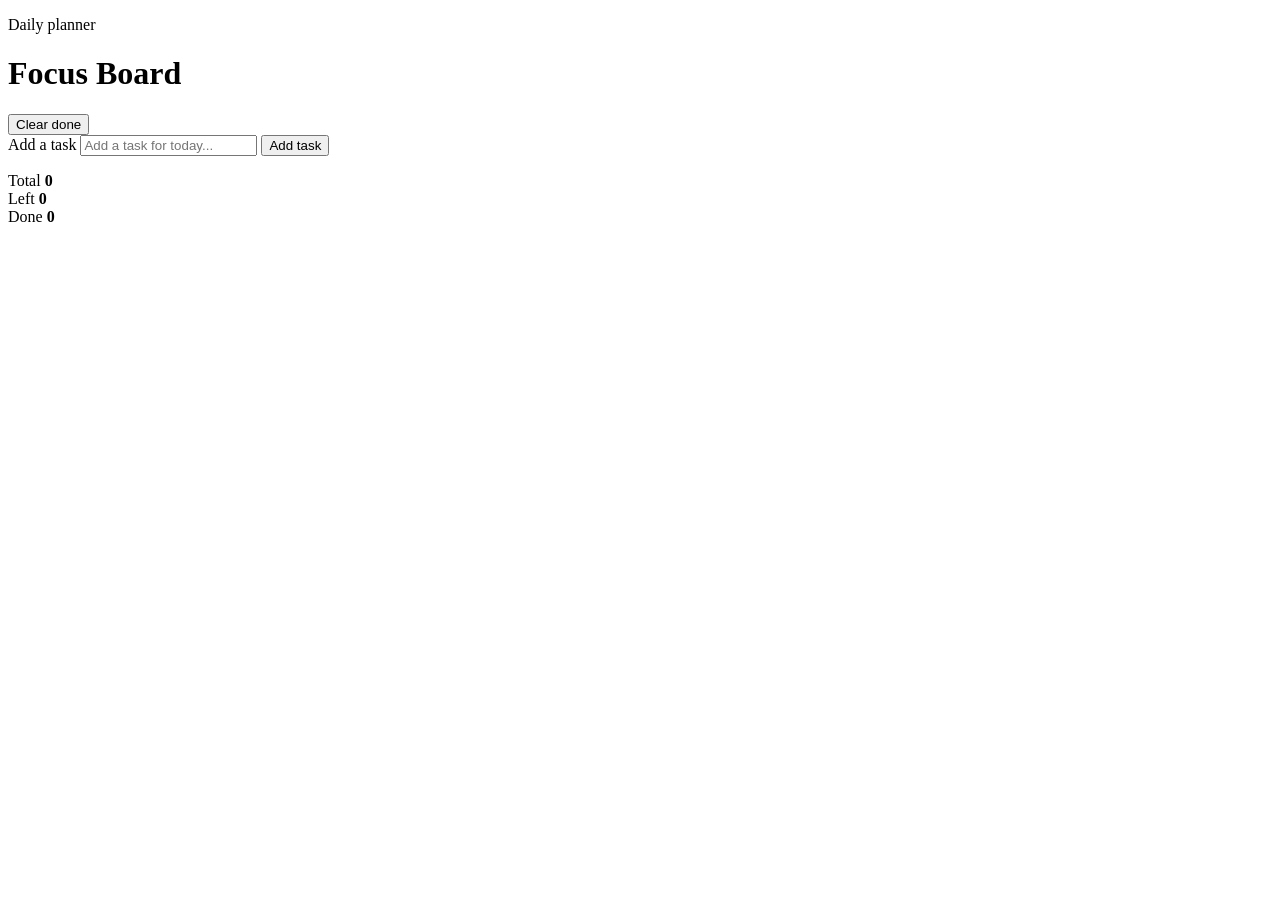
==== index.html @ 608c48d4 "uploading index.html" ====
<!DOCTYPE html>
<html lang="en">
  <head>
    <meta charset="UTF-8" />
    <meta name="viewport" content="width=device-width, initial-scale=1.0" />
    <title>Mini Task Project</title>
    <link rel="stylesheet" href="style.css" />
  </head>
  <body>
    <main class="app-shell">
      <header class="topbar">
        <div>
          <p class="eyebrow">Daily planner</p>
          <h1>Focus Board</h1>
        </div>
        <button id="clear-done" class="ghost-button" type="button">Clear done</button>
      </header>

      <section class="panel">
        <form id="task-form" class="task-form">
          <label class="sr-only" for="task-input">Add a task</label>
          <input
            id="task-input"
            name="task"
            type="text"
            placeholder="Add a task for today..."
            autocomplete="off"
            maxlength="90"
          />
          <button type="submit">Add task</button>
        </form>

        <ul id="task-list" class="task-list" aria-live="polite"></ul>
      </section>

      <aside class="stats" aria-label="Task summary">
        <div class="stat-card">
          <span class="label">Total</span>
          <strong id="total-count">0</strong>
        </div>
        <div class="stat-card">
          <span class="label">Left</span>
          <strong id="remaining-count">0</strong>
        </div>
        <div class="stat-card accent">
          <span class="label">Done</span>
          <strong id="done-count">0</strong>
        </div>
      </aside>
    </main>

    <script src="script.js"></script>
  </body>
</html>
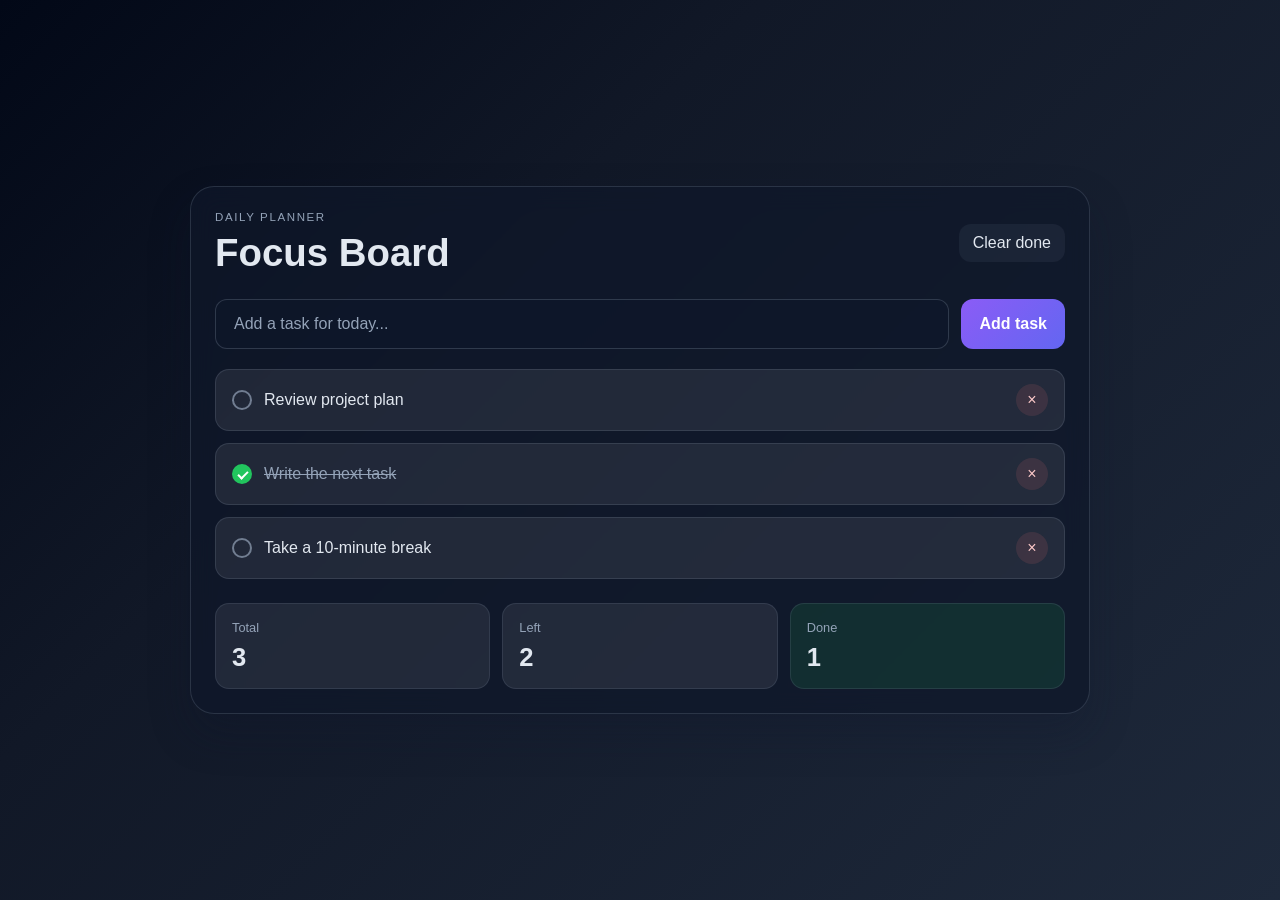
==== commit 271f1d8d: "all files uploaded" ====
--- a/index.html
+++ b/index.html
@@ -10,7 +10,7 @@
     <main class="app-shell">
       <header class="topbar">
         <div>
-          <p class="eyebrow">Daily planner</p>
+          <p class="eyebrow">Daily Planner</p>
           <h1>Focus Board</h1>
         </div>
         <button id="clear-done" class="ghost-button" type="button">Clear done</button>
--- a/style.css
+++ b/style.css
@@ -0,0 +1,245 @@
+:root {
+  --bg: #0f172a;
+  --panel: rgba(15, 23, 42, 0.75);
+  --panel-strong: #111827;
+  --card: #f8fafc;
+  --card-2: #e2e8f0;
+  --accent: #8b5cf6;
+  --accent-2: #22c55e;
+  --text: #e2e8f0;
+  --muted: #94a3b8;
+  --danger: #f87171;
+  --shadow: rgba(15, 23, 42, 0.28);
+}
+
+* {
+  box-sizing: border-box;
+}
+
+body {
+  margin: 0;
+  min-height: 100vh;
+  display: grid;
+  place-items: center;
+  font-family: "Segoe UI", Tahoma, Geneva, Verdana, sans-serif;
+  background: linear-gradient(135deg, #020817, #111827 35%, #1e293b);
+  color: var(--text);
+}
+
+button,
+input {
+  font: inherit;
+}
+
+.app-shell {
+  width: min(900px, calc(100vw - 32px));
+  padding: 24px;
+  border-radius: 24px;
+  background: rgba(15, 23, 42, 0.7);
+  border: 1px solid rgba(148, 163, 184, 0.2);
+  box-shadow: 0 20px 40px var(--shadow);
+  backdrop-filter: blur(12px);
+}
+
+.topbar {
+  display: flex;
+  align-items: center;
+  justify-content: space-between;
+  gap: 16px;
+  margin-bottom: 24px;
+}
+
+.eyebrow {
+  margin: 0;
+  text-transform: uppercase;
+  letter-spacing: 0.14em;
+  color: var(--muted);
+  font-size: 0.72rem;
+}
+
+h1 {
+  margin: 8px 0 0;
+  font-size: clamp(2rem, 3vw, 3rem);
+}
+
+.ghost-button,
+.task-form button {
+  border: none;
+  border-radius: 12px;
+  cursor: pointer;
+  transition: transform 0.18s ease, opacity 0.18s ease;
+}
+
+.ghost-button {
+  padding: 10px 14px;
+  background: rgba(148, 163, 184, 0.08);
+  color: var(--text);
+}
+
+.task-form {
+  display: grid;
+  grid-template-columns: 1fr auto;
+  gap: 12px;
+  margin-bottom: 20px;
+}
+
+.task-form input {
+  width: 100%;
+  padding: 15px 18px;
+  border: 1px solid rgba(148, 163, 184, 0.25);
+  border-radius: 12px;
+  background: rgba(15, 23, 42, 0.65);
+  color: var(--text);
+}
+
+.task-form input::placeholder {
+  color: var(--muted);
+}
+
+.task-form button {
+  padding: 15px 18px;
+  background: linear-gradient(135deg, var(--accent), #6366f1);
+  color: white;
+  font-weight: 600;
+}
+
+.ghost-button:hover,
+.task-form button:hover,
+.task-item button:hover {
+  transform: translateY(-1px);
+}
+
+.task-list {
+  list-style: none;
+  padding: 0;
+  margin: 0;
+  display: grid;
+  gap: 12px;
+}
+
+.task-item {
+  display: flex;
+  align-items: center;
+  justify-content: space-between;
+  gap: 14px;
+  background: rgba(248, 250, 252, 0.08);
+  border: 1px solid rgba(148, 163, 184, 0.18);
+  border-radius: 14px;
+  padding: 14px 16px;
+}
+
+.task-main {
+  display: flex;
+  align-items: center;
+  gap: 12px;
+  flex: 1;
+}
+
+.task-toggle {
+  width: 20px;
+  height: 20px;
+  border-radius: 50%;
+  border: 2px solid rgba(148, 163, 184, 0.7);
+  background: transparent;
+  position: relative;
+  cursor: pointer;
+}
+
+.task-item.done .task-toggle {
+  background: var(--accent-2);
+  border-color: var(--accent-2);
+}
+
+.task-item.done .task-toggle::after {
+  content: "";
+  position: absolute;
+  width: 8px;
+  height: 4px;
+  border-left: 2px solid white;
+  border-bottom: 2px solid white;
+  transform: rotate(-45deg);
+  left: 4px;
+  top: 5px;
+}
+
+.task-text {
+  flex: 1;
+  color: var(--text);
+}
+
+.task-item.done .task-text {
+  color: var(--muted);
+  text-decoration: line-through;
+}
+
+.task-remove {
+  border: none;
+  background: rgba(248, 113, 113, 0.12);
+  color: #fecaca;
+  width: 32px;
+  aspect-ratio: 1;
+  border-radius: 50%;
+  cursor: pointer;
+}
+
+.stats {
+  display: grid;
+  grid-template-columns: repeat(3, minmax(120px, 1fr));
+  gap: 12px;
+  margin-top: 24px;
+}
+
+.stat-card {
+  background: rgba(248, 250, 252, 0.08);
+  border: 1px solid rgba(148, 163, 184, 0.15);
+  border-radius: 14px;
+  padding: 16px;
+}
+
+.stat-card.accent {
+  background: rgba(34, 197, 94, 0.12);
+}
+
+.label {
+  display: block;
+  color: var(--muted);
+  font-size: 0.8rem;
+  margin-bottom: 8px;
+}
+
+.stat-card strong {
+  font-size: clamp(1.5rem, 2vw, 2rem);
+}
+
+.sr-only {
+  position: absolute;
+  width: 1px;
+  height: 1px;
+  padding: 0;
+  margin: -1px;
+  overflow: hidden;
+  clip: rect(0, 0, 0, 0);
+  white-space: nowrap;
+  border: 0;
+}
+
+@media (max-width: 640px) {
+  .app-shell {
+    padding: 18px;
+  }
+
+  .topbar,
+  .task-item,
+  .task-form {
+    grid-template-columns: 1fr;
+    display: grid;
+  }
+
+  .task-form {
+    grid-template-columns: 1fr;
+  }
+
+  .stats {
+    grid-template-columns: 1fr;
+  }
+}
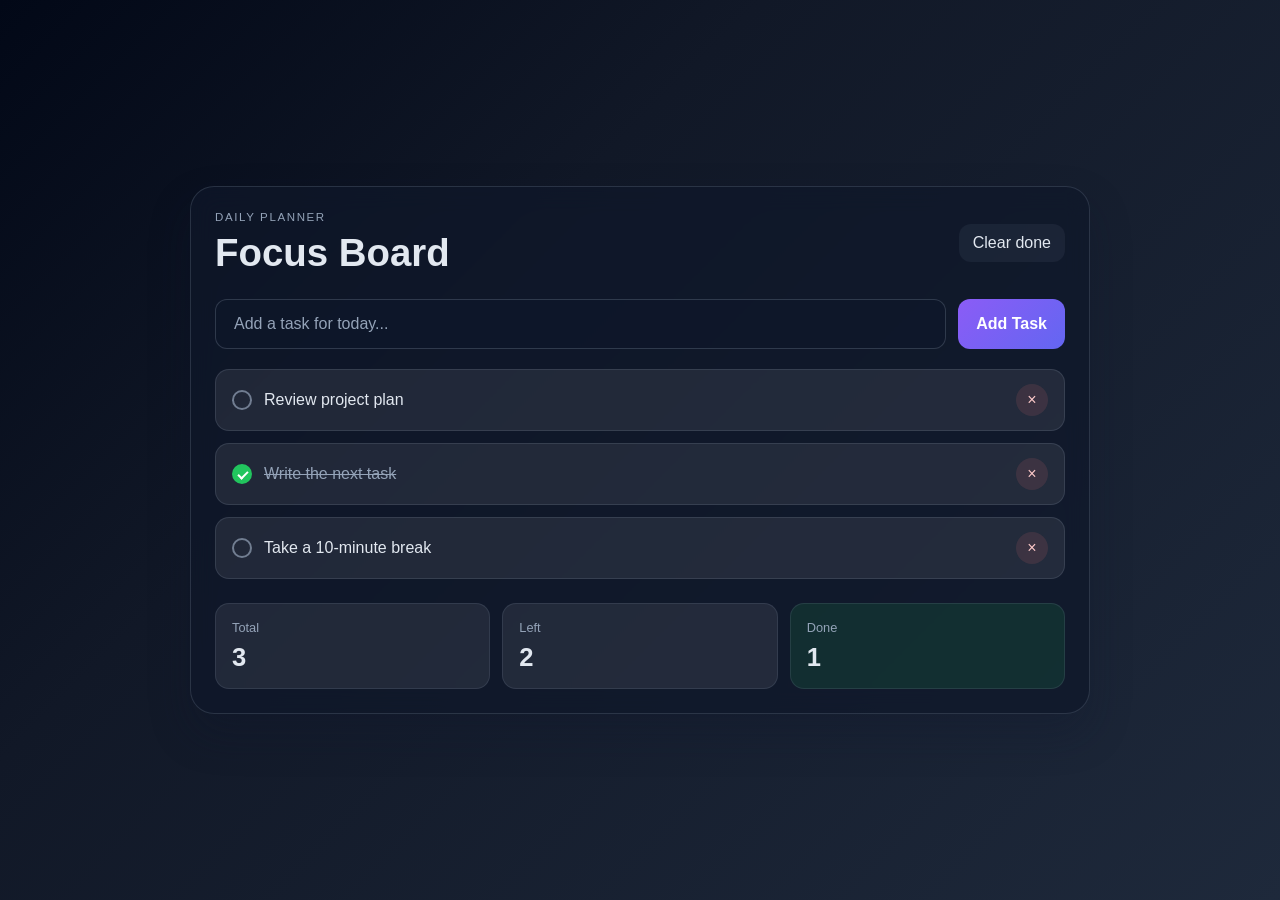
==== commit d1fd6ccd: "u" ====
--- a/index.html
+++ b/index.html
@@ -27,7 +27,7 @@
             autocomplete="off"
             maxlength="90"
           />
-          <button type="submit">Add task</button>
+          <button type="submit">Add Task</button>
         </form>
 
         <ul id="task-list" class="task-list" aria-live="polite"></ul>
--- a/style.css
+++ b/style.css
@@ -9,7 +9,7 @@
   --text: #e2e8f0;
   --muted: #94a3b8;
   --danger: #f87171;
-  --shadow: rgba(15, 23, 42, 0.28);
+  --shadow: rgba(16, 23, 42, 0.28);
 }
 
 * {
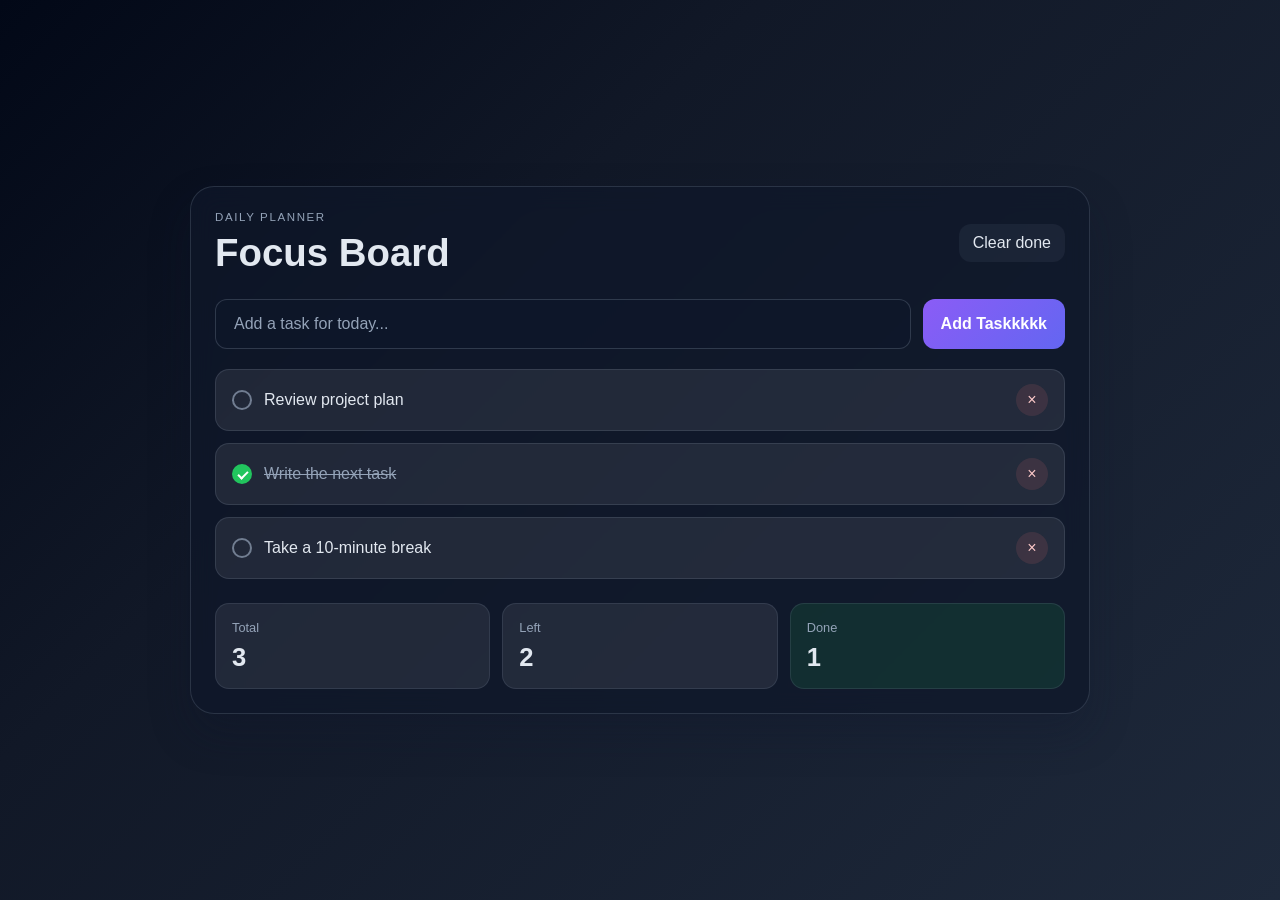
==== commit 6b54b315: "STK-3 Ajoute le pied de page" ====
--- a/index.html
+++ b/index.html
@@ -27,7 +27,7 @@
             autocomplete="off"
             maxlength="90"
           />
-          <button type="submit">Add Task</button>
+          <button type="submit">Add Taskkkkk</button>
         </form>
 
         <ul id="task-list" class="task-list" aria-live="polite"></ul>
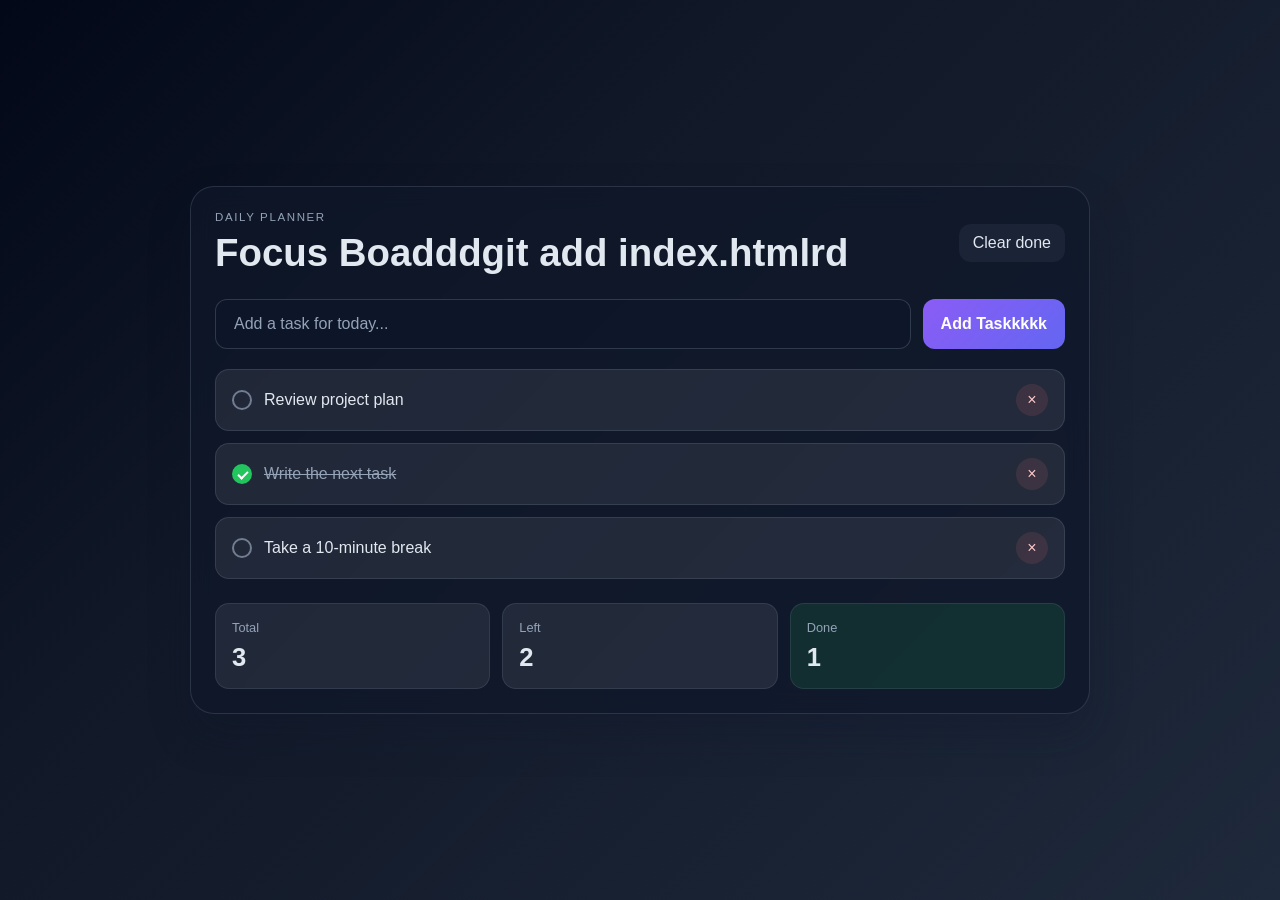
==== commit ad1d5f71: "Modifie le titre sur master" ====
--- a/index.html
+++ b/index.html
@@ -11,7 +11,7 @@
       <header class="topbar">
         <div>
           <p class="eyebrow">Daily Planner</p>
-          <h1>Focus Board</h1>
+          <h1>Focus Boadddgit add index.htmlrd</h1>
         </div>
         <button id="clear-done" class="ghost-button" type="button">Clear done</button>
       </header>
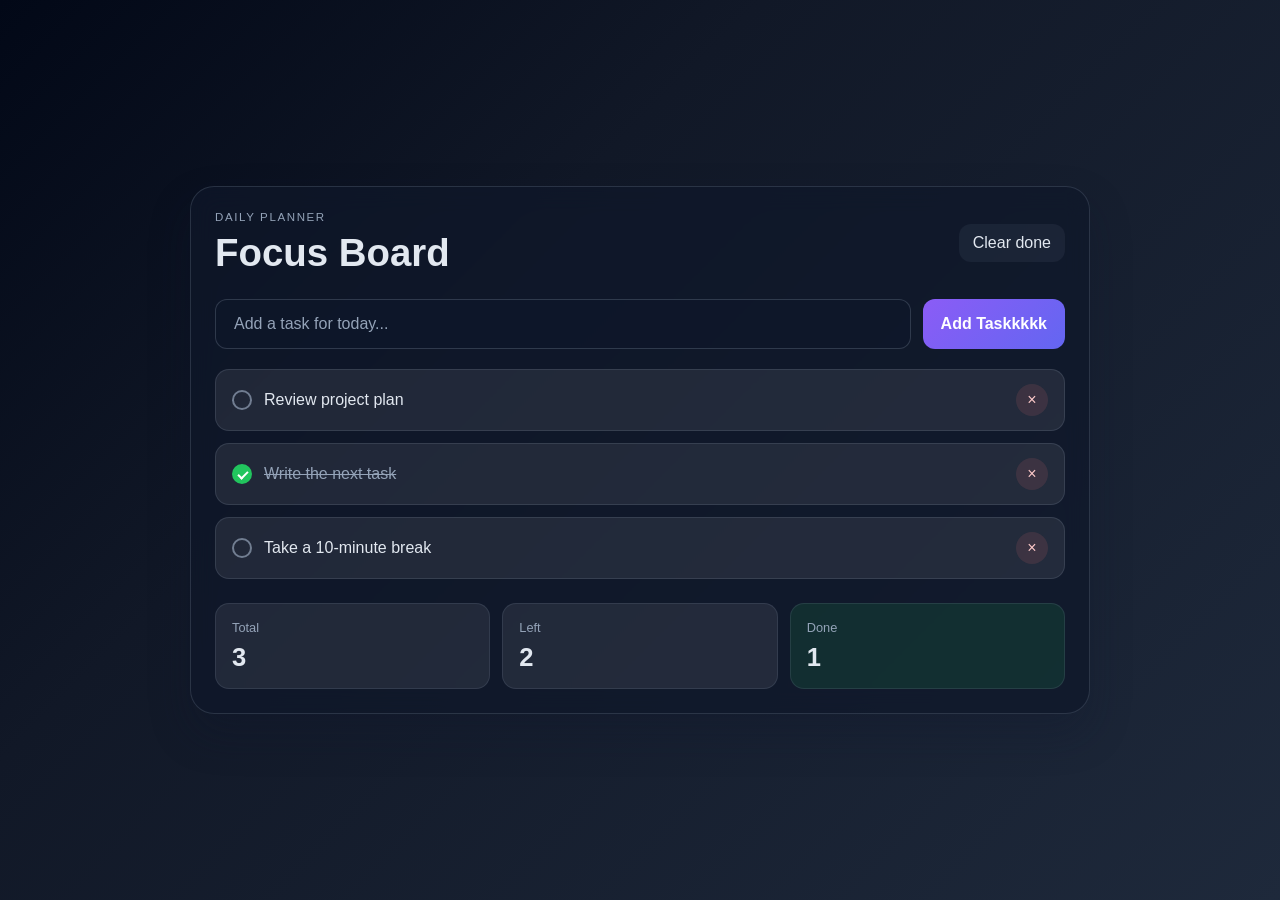
==== commit c4f5cb76: "m" ====
--- a/index.html
+++ b/index.html
@@ -11,7 +11,7 @@
       <header class="topbar">
         <div>
           <p class="eyebrow">Daily Planner</p>
-          <h1>Focus Boadddgit add index.htmlrd</h1>
+          <h1>Focus Board</h1>
         </div>
         <button id="clear-done" class="ghost-button" type="button">Clear done</button>
       </header>
